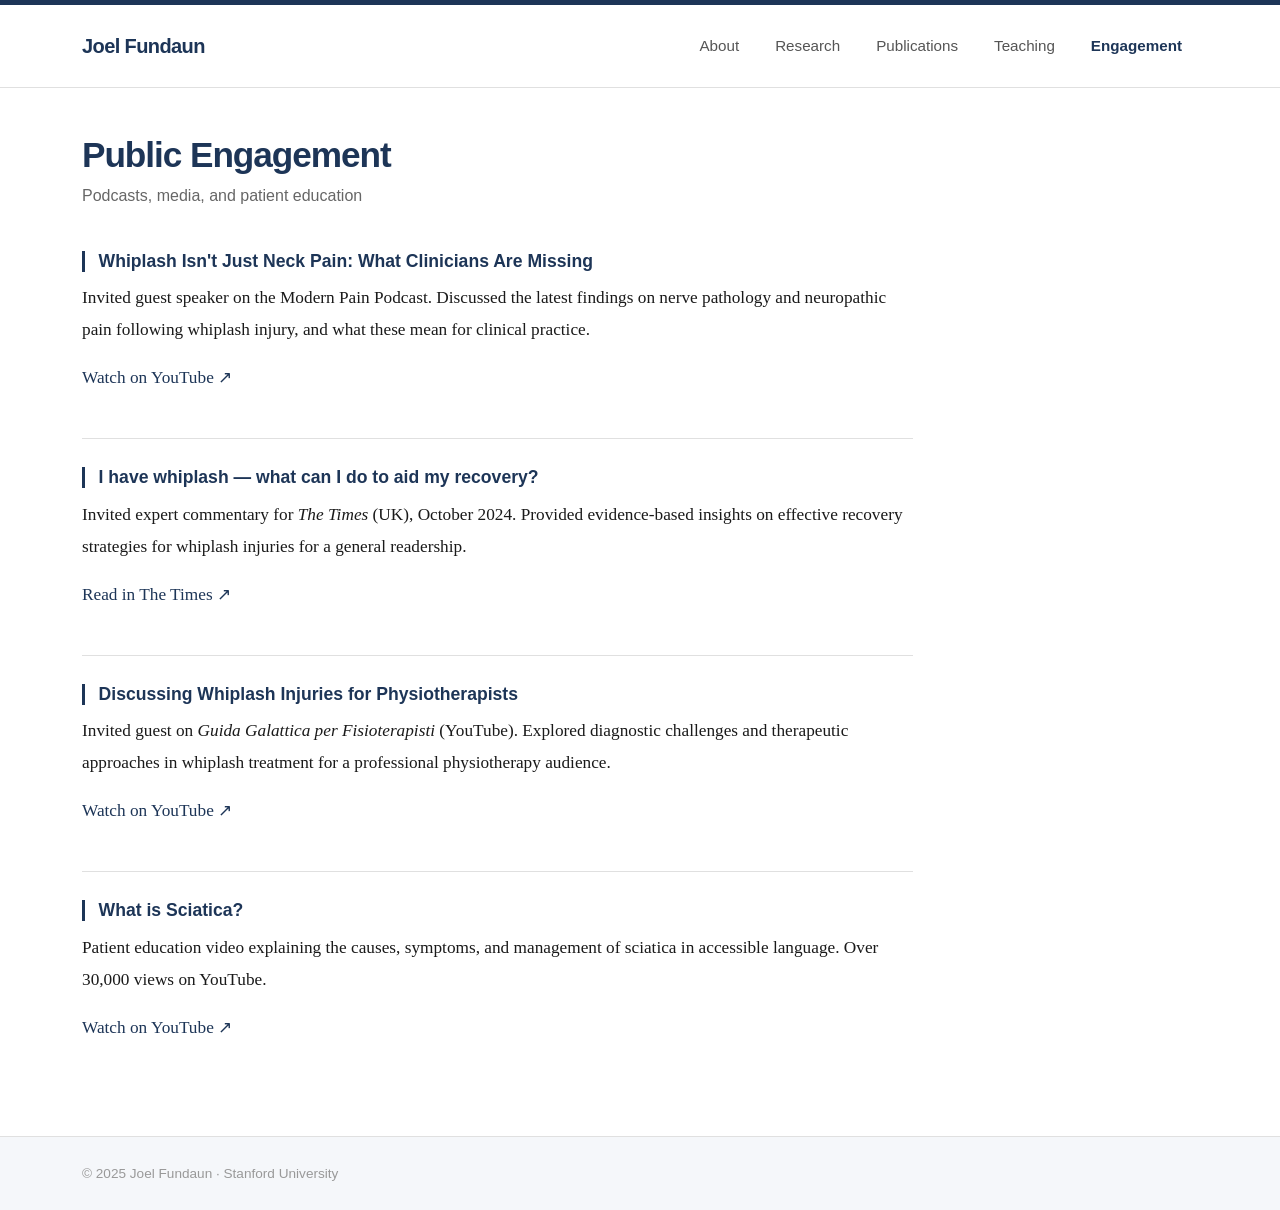
==== engagement.html @ 19e81370 "Add files via upload" ====
<!DOCTYPE html>
<html lang="en">
<head>
  <meta charset="UTF-8">
  <meta name="viewport" content="width=device-width, initial-scale=1.0">
  <title>Public Engagement — Joel Fundaun</title>
  <link href="https://cdn.jsdelivr.net/npm/bootstrap@5.3.2/dist/css/bootstrap.min.css" rel="stylesheet">
  <link rel="stylesheet" href="style.css">
</head>
<body>

  <nav class="navbar navbar-expand-lg sticky-top">
    <div class="container">
      <a class="navbar-brand" href="index.html">Joel Fundaun</a>
      <button class="navbar-toggler" type="button" data-bs-toggle="collapse"
              data-bs-target="#navMenu" aria-controls="navMenu"
              aria-expanded="false" aria-label="Toggle navigation">
        <span class="navbar-toggler-icon"></span>
      </button>
      <div class="collapse navbar-collapse" id="navMenu">
        <ul class="navbar-nav ms-auto gap-lg-1">
          <li class="nav-item"><a class="nav-link" href="index.html">About</a></li>
          <li class="nav-item"><a class="nav-link" href="research.html">Research</a></li>
          <li class="nav-item"><a class="nav-link" href="publications.html">Publications</a></li>
          <li class="nav-item"><a class="nav-link" href="teaching.html">Teaching</a></li>
          <li class="nav-item"><a class="nav-link active" href="engagement.html">Engagement</a></li>
        </ul>
      </div>
    </div>
  </nav>

  <main>
    <div class="container py-5">
      <div class="row">
        <div class="col-lg-9">

          <h2 class="page-title">Public Engagement</h2>
          <p class="page-subtitle">Podcasts, media, and patient education</p>

          <div class="research-block">
            <h3>Whiplash Isn't Just Neck Pain: What Clinicians Are Missing</h3>
            <p>Invited guest speaker on the Modern Pain Podcast. Discussed the latest findings on nerve pathology and neuropathic pain following whiplash injury, and what these mean for clinical practice.</p>
            <p><a href="https://youtu.be/yip3I689cwU?si=h1bCwxzaJZhQk9y_" target="_blank" rel="noopener">Watch on YouTube ↗</a></p>
          </div>

          <div class="research-block">
            <h3>I have whiplash — what can I do to aid my recovery?</h3>
            <p>Invited expert commentary for <em>The Times</em> (UK), October 2024. Provided evidence-based insights on effective recovery strategies for whiplash injuries for a general readership.</p>
            <p><a href="https://www.thetimes.com/life-style/health-fitness/article/i-have-whiplash-what-can-i-do-to-aid-my-recovery-l5htzx3qb" target="_blank" rel="noopener">Read in The Times ↗</a></p>
          </div>

          <div class="research-block">
            <h3>Discussing Whiplash Injuries for Physiotherapists</h3>
            <p>Invited guest on <em>Guida Galattica per Fisioterapisti</em> (YouTube). Explored diagnostic challenges and therapeutic approaches in whiplash treatment for a professional physiotherapy audience.</p>
            <p><a href="https://youtu.be/p5fKvVzxPss?si=l09Pr_k5rBfZArJt" target="_blank" rel="noopener">Watch on YouTube ↗</a></p>
          </div>

          <div class="research-block">
            <h3>What is Sciatica?</h3>
            <p>Patient education video explaining the causes, symptoms, and management of sciatica in accessible language. Over 30,000 views on YouTube.</p>
            <p><a href="https://youtu.be/HJvNBYOKf64?si=CVqAC8o3UOyDGYQq" target="_blank" rel="noopener">Watch on YouTube ↗</a></p>
          </div>

        </div>
      </div>
    </div>
  </main>

  <footer class="py-4">
    <div class="container">
      <p class="mb-0">© 2025 Joel Fundaun · Stanford University</p>
    </div>
  </footer>

  <script src="https://cdn.jsdelivr.net/npm/bootstrap@5.3.2/dist/js/bootstrap.bundle.min.js"></script>
</body>
</html>
---- style.css ----
/* =====================================================
   Joel Fundaun — Academic Website
   ===================================================== */

:root {
  --navy: #1d3557;
  --navy-mid: #2c4a7c;
  --navy-light: #e8eef5;
  --border: #e0e0e0;
  --text: #1a1a1a;
  --muted: #666;
}

/* ---- Top accent bar ---- */
body::before {
  content: '';
  display: block;
  height: 5px;
  background: var(--navy);
  position: fixed;
  top: 0; left: 0; right: 0;
  z-index: 9999;
}

/* ---- Base ---- */
body {
  font-family: "Georgia", serif;
  color: var(--text);
  line-height: 1.85;
  font-size: 1.08rem;
  background: #fff;
  padding-top: 5px;
}

/* Sans for UI */
nav, footer, h1, h2, h3, h4,
.contact-links, .year-label,
.pub-meta, .credentials, label {
  font-family: -apple-system, BlinkMacSystemFont, "Segoe UI", Helvetica, Arial, sans-serif;
}

/* ---- Links ---- */
a { color: var(--navy); text-decoration: none; }
a:hover { color: var(--navy-mid); text-decoration: underline; }

/* ---- Navbar ---- */
.navbar {
  padding-top: 1.1rem;
  padding-bottom: 1.1rem;
  border-bottom: 1px solid var(--border);
  background: #fff !important;
}
.navbar-brand {
  font-weight: 800;
  font-size: 1.25rem;
  color: var(--navy) !important;
  letter-spacing: -0.03em;
}
.nav-link {
  color: #555 !important;
  font-size: 0.95rem;
  font-weight: 400;
  padding: 0.25rem 1rem !important;
  transition: color 0.15s;
}
.nav-link:hover { color: var(--navy) !important; }
.nav-link.active {
  color: var(--navy) !important;
  font-weight: 600;
}

/* ---- Profile photo ---- */
.profile-photo {
  width: 180px;
  height: 180px;
  border-radius: 50%;
  object-fit: cover;
  object-position: center top;
  display: block;
  margin: 0 auto 1.5rem;
  box-shadow: 0 4px 24px rgba(29, 53, 87, 0.18);
}
@media (min-width: 992px) {
  .profile-photo { margin: 0 0 1.5rem 0; }
}

/* ---- Name block ---- */
.name-block h1 {
  font-size: 1.5rem;
  font-weight: 700;
  color: var(--navy);
  margin-bottom: 0.15rem;
  line-height: 1.2;
}
.credentials {
  font-size: 0.9rem;
  color: var(--muted);
  line-height: 1.75;
  margin-bottom: 1.4rem;
}

/* ---- Contact / social ---- */
.contact-block {
  border-top: 1px solid var(--border);
  padding-top: 1.1rem;
}
.contact-block .email-link {
  font-size: 0.9rem;
  color: #444;
  display: block;
  margin-bottom: 0.9rem;
}
.contact-block .email-link:hover { color: var(--navy); text-decoration: none; }

/* Social icons — large and clear */
.social-icons {
  display: flex;
  gap: 1.25rem;
  align-items: center;
}
.social-icons a {
  font-size: 2.2rem;
  color: #555;
  line-height: 1;
  display: flex;
  align-items: center;
  transition: color 0.15s, transform 0.15s;
}
.social-icons a:hover {
  color: var(--navy);
  transform: translateY(-2px);
  text-decoration: none;
}

/* ---- Bio text ---- */
.bio-text p {
  font-size: 1.08rem;
  margin-bottom: 1.2rem;
  color: #222;
}
.bio-text p:last-child { margin-bottom: 0; }

/* ---- Page title (research, publications, teaching) ---- */
.page-title {
  font-size: 2.2rem;
  font-weight: 700;
  color: var(--navy);
  letter-spacing: -0.03em;
  margin-bottom: 0.4rem;
  line-height: 1.1;
}
.page-subtitle {
  font-size: 1rem;
  color: var(--muted);
  margin-bottom: 2.5rem;
  font-family: -apple-system, BlinkMacSystemFont, "Segoe UI", Helvetica, Arial, sans-serif;
}

/* ---- Research blocks ---- */
.research-block {
  padding: 1.75rem 0;
  border-bottom: 1px solid var(--border);
}
.research-block:first-of-type { padding-top: 0; }
.research-block:last-child { border-bottom: none; }
.research-block h3 {
  font-size: 1.1rem;
  font-weight: 700;
  color: var(--navy);
  margin-bottom: 0.65rem;
  padding-left: 0.85rem;
  border-left: 3px solid var(--navy);
}

/* ---- Publications ---- */
.pub-year-group { margin-bottom: 1rem; }

.pub-year-row {
  display: flex;
  align-items: baseline;
  gap: 2rem;
  padding: 1.25rem 0;
  border-bottom: 1px solid var(--border);
}
.pub-year-row:last-child { border-bottom: none; }

.pub-year-label {
  font-size: 2.4rem;
  font-weight: 800;
  color: #1d3557;
  min-width: 4rem;
  text-align: right;
  line-height: 1;
  flex-shrink: 0;
  letter-spacing: -0.04em;
  padding-top: 0.1rem;
}

.pub-content { flex: 1; }

.pub-title {
  font-size: 1.15rem;
  font-weight: 400;
  color: var(--text);
  margin-bottom: 0.25rem;
  font-family: -apple-system, BlinkMacSystemFont, "Segoe UI", Helvetica, Arial, sans-serif;
  line-height: 1.5;
}
.pub-authors {
  font-size: 1.05rem;
  color: var(--muted);
  margin-bottom: 0.2rem;
  font-family: -apple-system, BlinkMacSystemFont, "Segoe UI", Helvetica, Arial, sans-serif;
}
.pub-journal {
  font-size: 1.05rem;
  color: #444;
  font-style: italic;
  margin-bottom: 0.2rem;
  font-family: "Georgia", serif;
}
.pub-doi {
  font-size: 0.95rem;
  font-family: -apple-system, BlinkMacSystemFont, "Segoe UI", Helvetica, Arial, sans-serif;
}

/* Section heading for presentations/engagement */
.section-heading {
  font-size: 1.6rem;
  font-weight: 700;
  color: var(--navy);
  letter-spacing: -0.02em;
  margin: 3rem 0 1.5rem;
  padding-bottom: 0.5rem;
  border-bottom: 2px solid var(--navy);
}

/* ---- Teaching ---- */
.teaching-block {
  padding: 1.75rem 0;
  border-bottom: 1px solid var(--border);
}
.teaching-block:first-of-type { padding-top: 0; }
.teaching-block:last-child { border-bottom: none; }
.teaching-block h3 {
  font-size: 1.1rem;
  font-weight: 700;
  color: var(--navy);
  margin-bottom: 0.65rem;
}

/* ---- Footer ---- */
footer {
  background: #f5f7fa;
  border-top: 1px solid var(--border) !important;
}
footer p {
  font-size: 0.85rem;
  color: #999;
  font-family: -apple-system, BlinkMacSystemFont, "Segoe UI", Helvetica, Arial, sans-serif;
}

/* Small label variant for "Preprint" etc */
.pub-year-label--small {
  font-size: 0.95rem;
  font-weight: 700;
  color: #bbb;
  letter-spacing: 0;
  text-transform: uppercase;
}
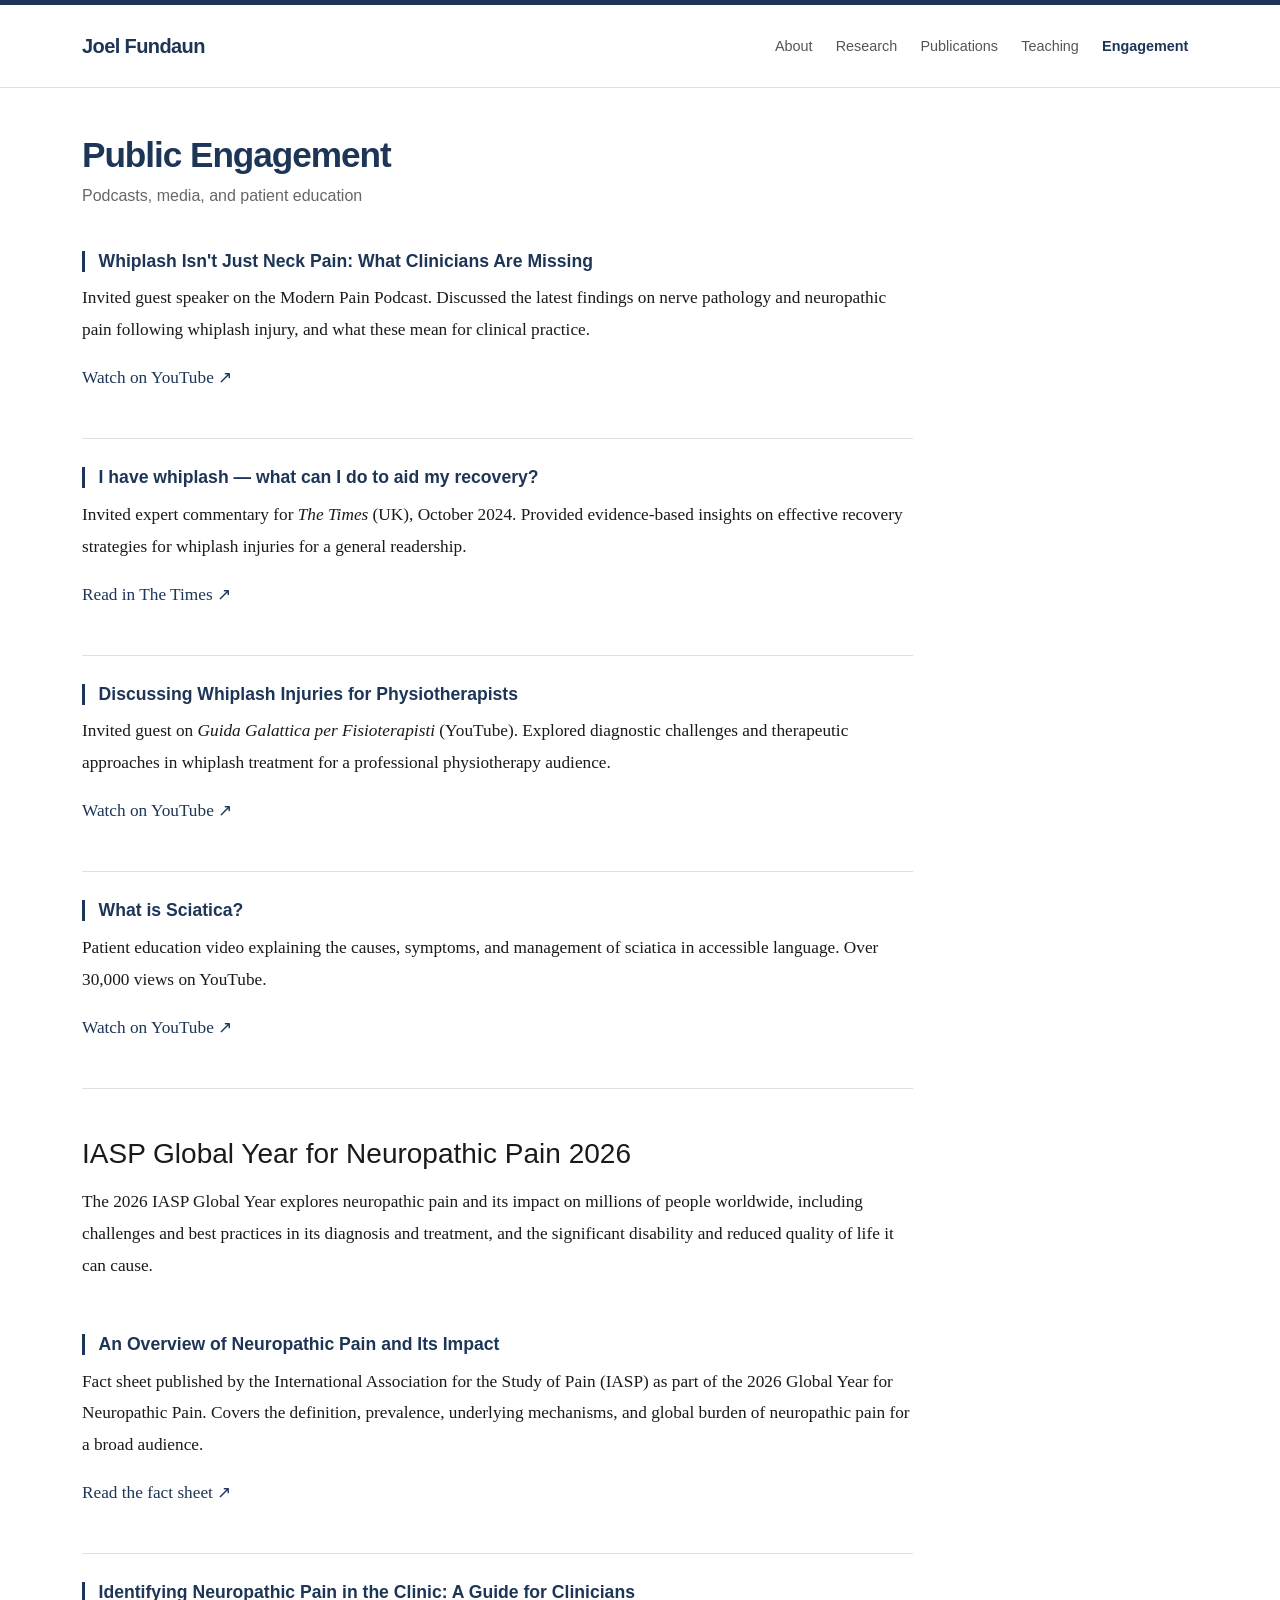
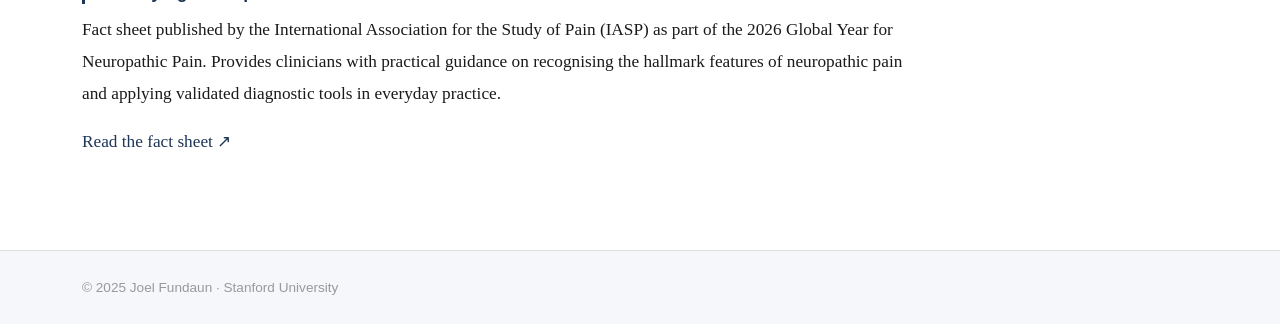
==== commit 51717633: "Add content for IASP Global Year on Neuropathic Pain Added information about the 2026 IASP Global Ye" ====
--- a/engagement.html
+++ b/engagement.html
@@ -8,7 +8,6 @@
   <link rel="stylesheet" href="style.css">
 </head>
 <body>
-
   <nav class="navbar navbar-expand-lg sticky-top">
     <div class="container">
       <a class="navbar-brand" href="index.html">Joel Fundaun</a>
@@ -28,12 +27,10 @@
       </div>
     </div>
   </nav>
-
   <main>
     <div class="container py-5">
       <div class="row">
         <div class="col-lg-9">
-
           <h2 class="page-title">Public Engagement</h2>
           <p class="page-subtitle">Podcasts, media, and patient education</p>
 
@@ -61,17 +58,30 @@
             <p><a href="https://youtu.be/HJvNBYOKf64?si=CVqAC8o3UOyDGYQq" target="_blank" rel="noopener">Watch on YouTube ↗</a></p>
           </div>
 
+          <h3 class="mt-5 mb-3">IASP Global Year for Neuropathic Pain 2026</h3>
+          <p class="mb-4">The 2026 IASP Global Year explores neuropathic pain and its impact on millions of people worldwide, including challenges and best practices in its diagnosis and treatment, and the significant disability and reduced quality of life it can cause.</p>
+
+          <div class="research-block">
+            <h3>An Overview of Neuropathic Pain and Its Impact</h3>
+            <p>Fact sheet published by the International Association for the Study of Pain (IASP) as part of the 2026 Global Year for Neuropathic Pain. Covers the definition, prevalence, underlying mechanisms, and global burden of neuropathic pain for a broad audience.</p>
+            <p><a href="https://www.iasp-pain.org/resources/fact-sheets/an-overview-of-neuropathic-pain-and-its-impact/" target="_blank" rel="noopener">Read the fact sheet ↗</a></p>
+          </div>
+
+          <div class="research-block">
+            <h3>Identifying Neuropathic Pain in the Clinic: A Guide for Clinicians</h3>
+            <p>Fact sheet published by the International Association for the Study of Pain (IASP) as part of the 2026 Global Year for Neuropathic Pain. Provides clinicians with practical guidance on recognising the hallmark features of neuropathic pain and applying validated diagnostic tools in everyday practice.</p>
+            <p><a href="https://www.iasp-pain.org/resources/fact-sheets/identifying-neuropathic-pain-in-the-clinic-a-guide-for-clinicians/" target="_blank" rel="noopener">Read the fact sheet ↗</a></p>
+          </div>
+
         </div>
       </div>
     </div>
   </main>
-
   <footer class="py-4">
     <div class="container">
       <p class="mb-0">© 2025 Joel Fundaun · Stanford University</p>
     </div>
   </footer>
-
   <script src="https://cdn.jsdelivr.net/npm/bootstrap@5.3.2/dist/js/bootstrap.bundle.min.js"></script>
 </body>
 </html>
--- a/style.css
+++ b/style.css
@@ -58,9 +58,9 @@
 }
 .nav-link {
   color: #555 !important;
-  font-size: 0.95rem;
+  font-size: 0.9rem;
   font-weight: 400;
-  padding: 0.25rem 1rem !important;
+  padding: 0.25rem 0.6rem !important;
   transition: color 0.15s;
 }
 .nav-link:hover { color: var(--navy) !important; }
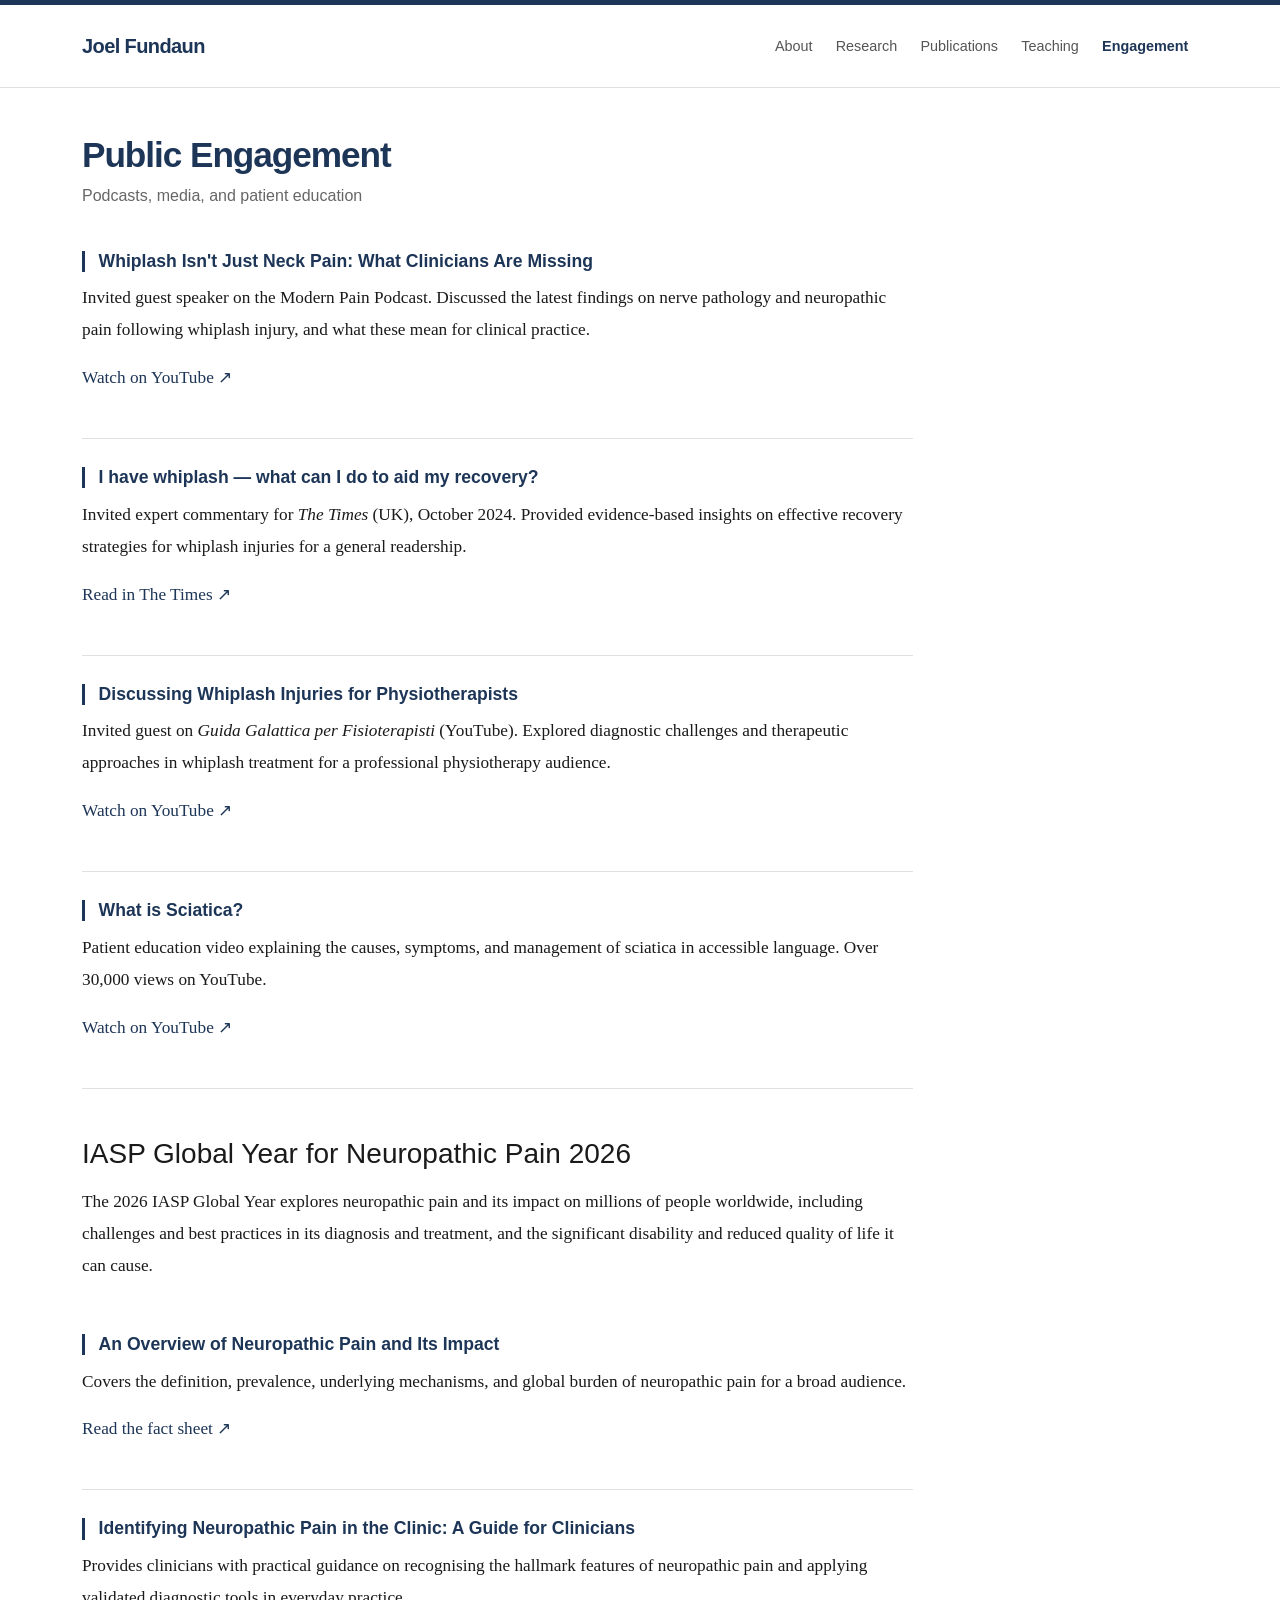
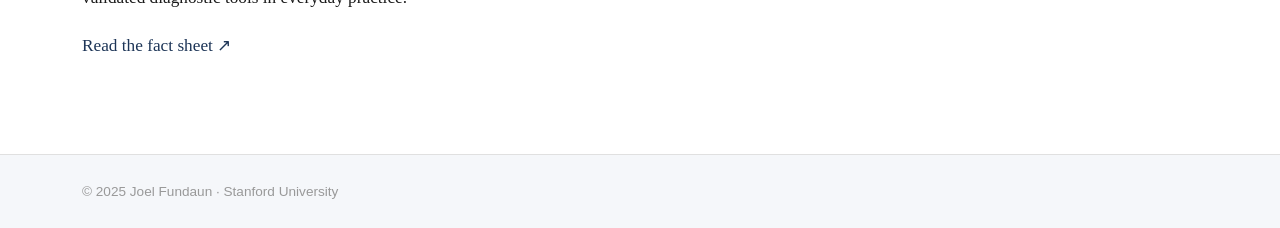
==== commit 578bb7ff: "Remove introductory sentences from fact sheets" ====
--- a/engagement.html
+++ b/engagement.html
@@ -63,13 +63,13 @@
 
           <div class="research-block">
             <h3>An Overview of Neuropathic Pain and Its Impact</h3>
-            <p>Fact sheet published by the International Association for the Study of Pain (IASP) as part of the 2026 Global Year for Neuropathic Pain. Covers the definition, prevalence, underlying mechanisms, and global burden of neuropathic pain for a broad audience.</p>
+            <p>Covers the definition, prevalence, underlying mechanisms, and global burden of neuropathic pain for a broad audience.</p>
             <p><a href="https://www.iasp-pain.org/resources/fact-sheets/an-overview-of-neuropathic-pain-and-its-impact/" target="_blank" rel="noopener">Read the fact sheet ↗</a></p>
           </div>
 
           <div class="research-block">
             <h3>Identifying Neuropathic Pain in the Clinic: A Guide for Clinicians</h3>
-            <p>Fact sheet published by the International Association for the Study of Pain (IASP) as part of the 2026 Global Year for Neuropathic Pain. Provides clinicians with practical guidance on recognising the hallmark features of neuropathic pain and applying validated diagnostic tools in everyday practice.</p>
+            <p>Provides clinicians with practical guidance on recognising the hallmark features of neuropathic pain and applying validated diagnostic tools in everyday practice.</p>
             <p><a href="https://www.iasp-pain.org/resources/fact-sheets/identifying-neuropathic-pain-in-the-clinic-a-guide-for-clinicians/" target="_blank" rel="noopener">Read the fact sheet ↗</a></p>
           </div>
 
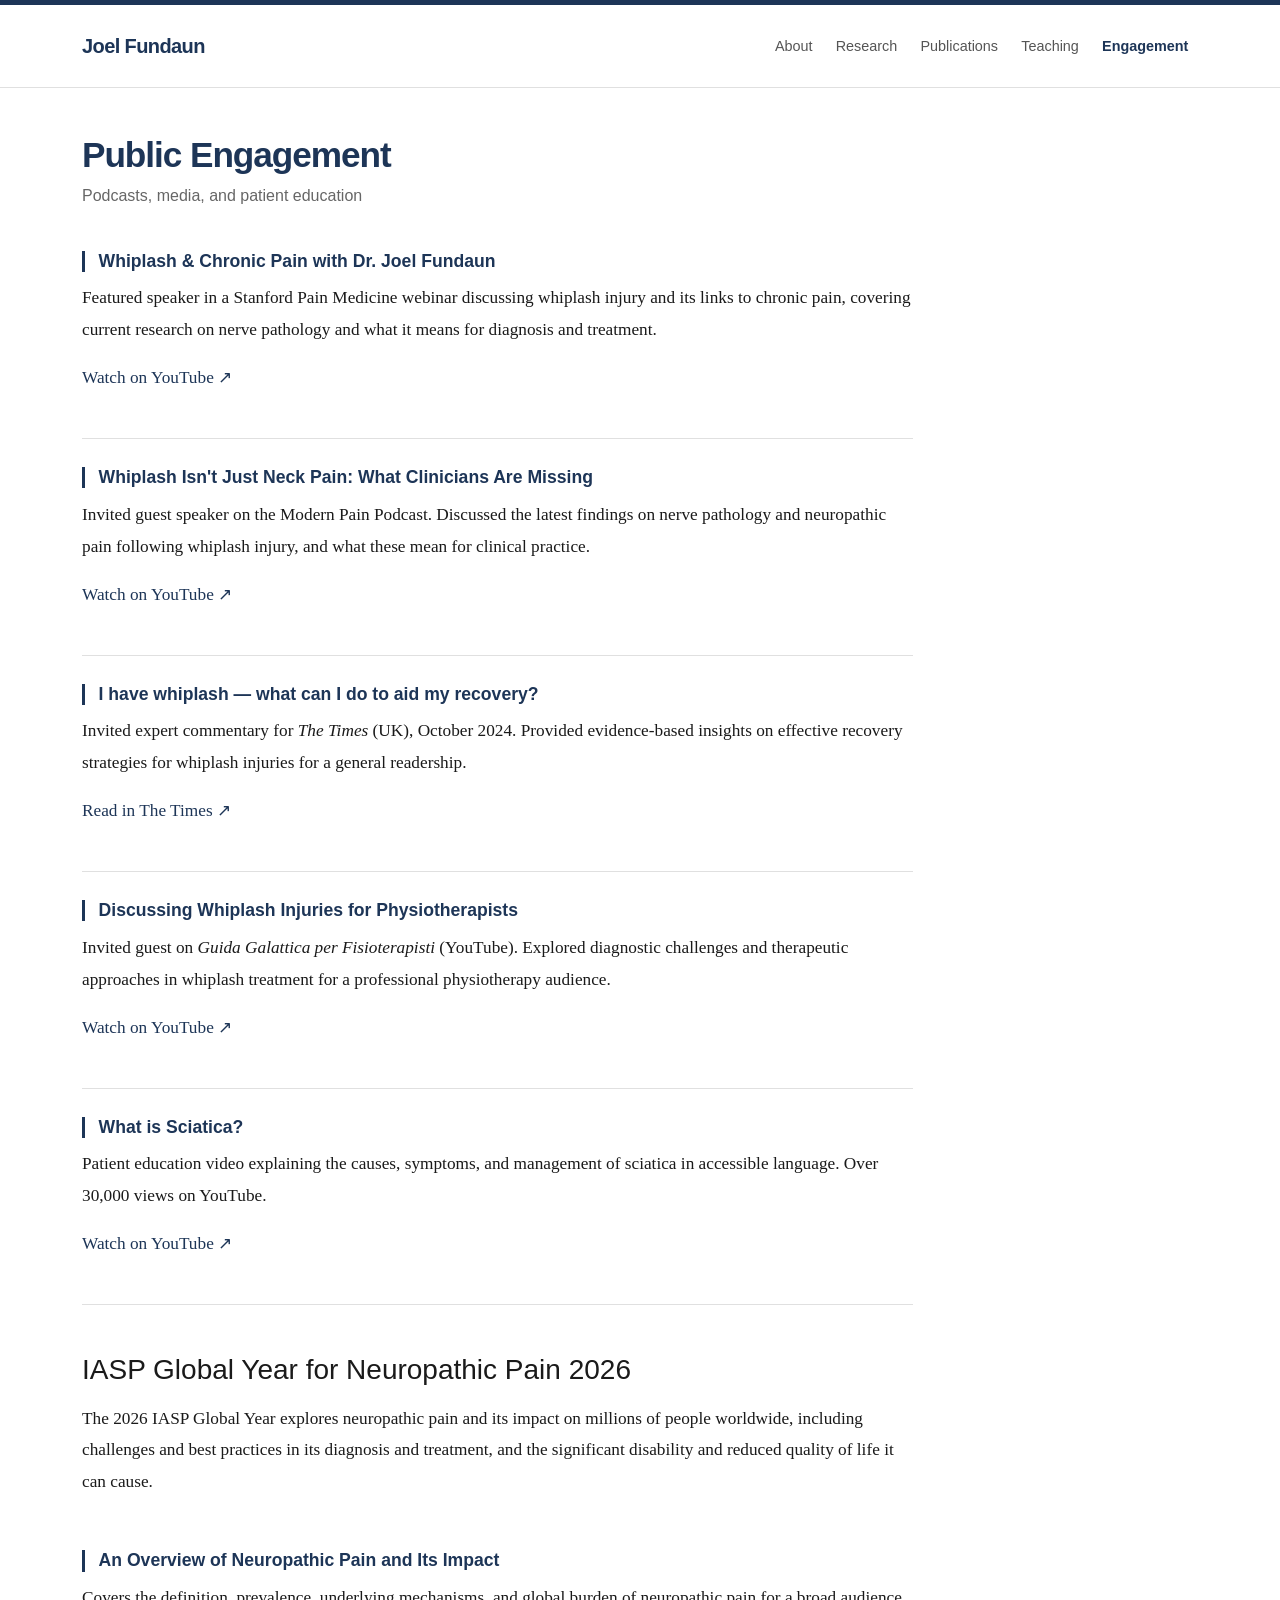
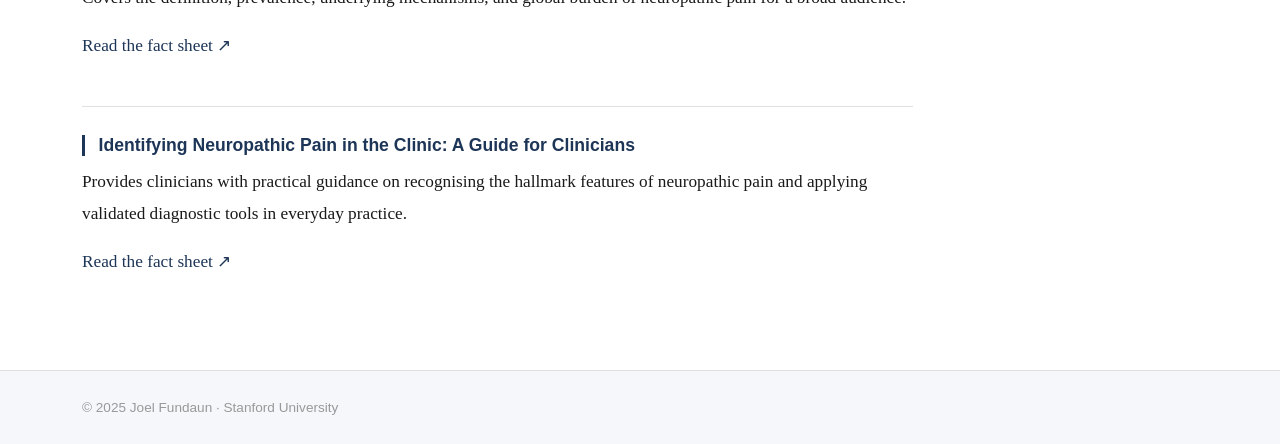
==== commit fe1d525b: "Add webinar details and YouTube link for Dr. Fundaun" ====
--- a/engagement.html
+++ b/engagement.html
@@ -33,6 +33,12 @@
         <div class="col-lg-9">
           <h2 class="page-title">Public Engagement</h2>
           <p class="page-subtitle">Podcasts, media, and patient education</p>
+
+          <div class="research-block">
+            <h3>Whiplash &amp; Chronic Pain with Dr. Joel Fundaun</h3>
+            <p>Featured speaker in a Stanford Pain Medicine webinar discussing whiplash injury and its links to chronic pain, covering current research on nerve pathology and what it means for diagnosis and treatment.</p>
+            <p><a href="https://youtu.be/mKCJGrxF-Ok?si=pnExgxUjaWPSDn0V" target="_blank" rel="noopener">Watch on YouTube ↗</a></p>
+          </div>
 
           <div class="research-block">
             <h3>Whiplash Isn't Just Neck Pain: What Clinicians Are Missing</h3>
